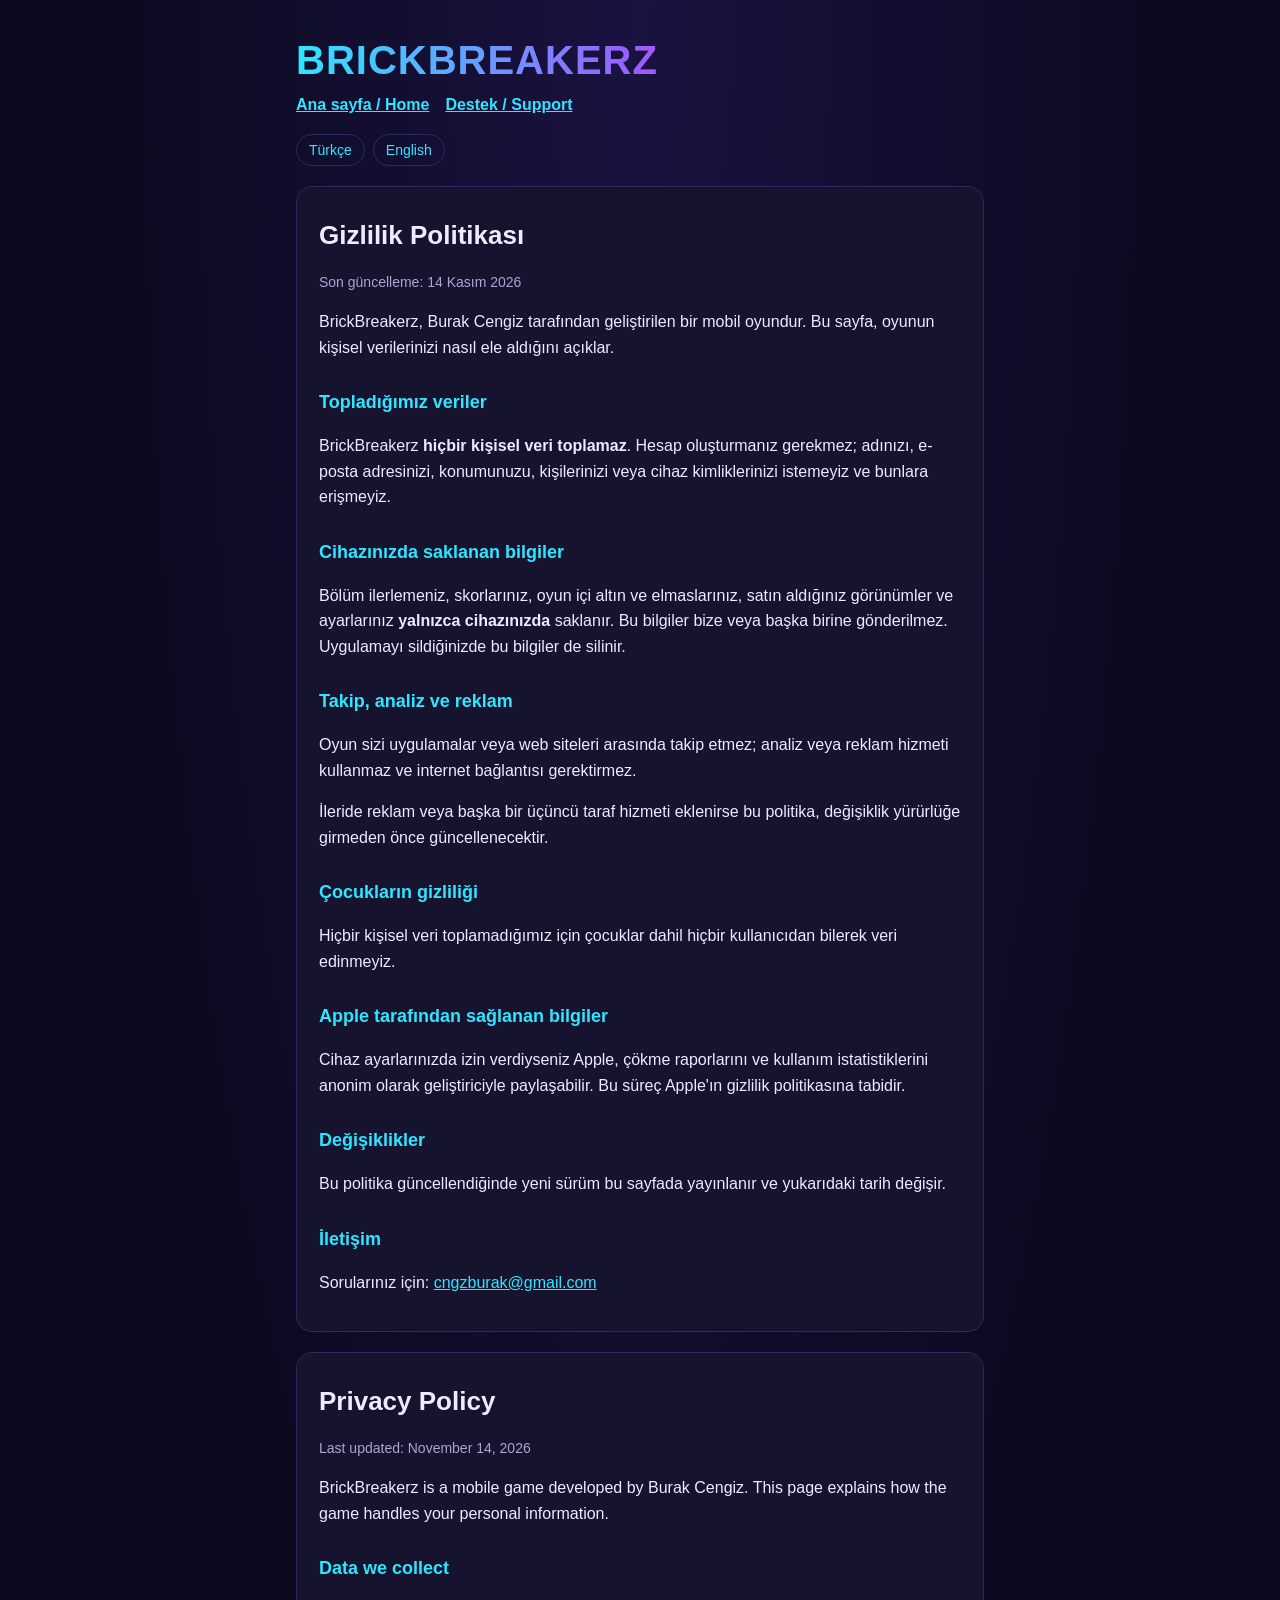
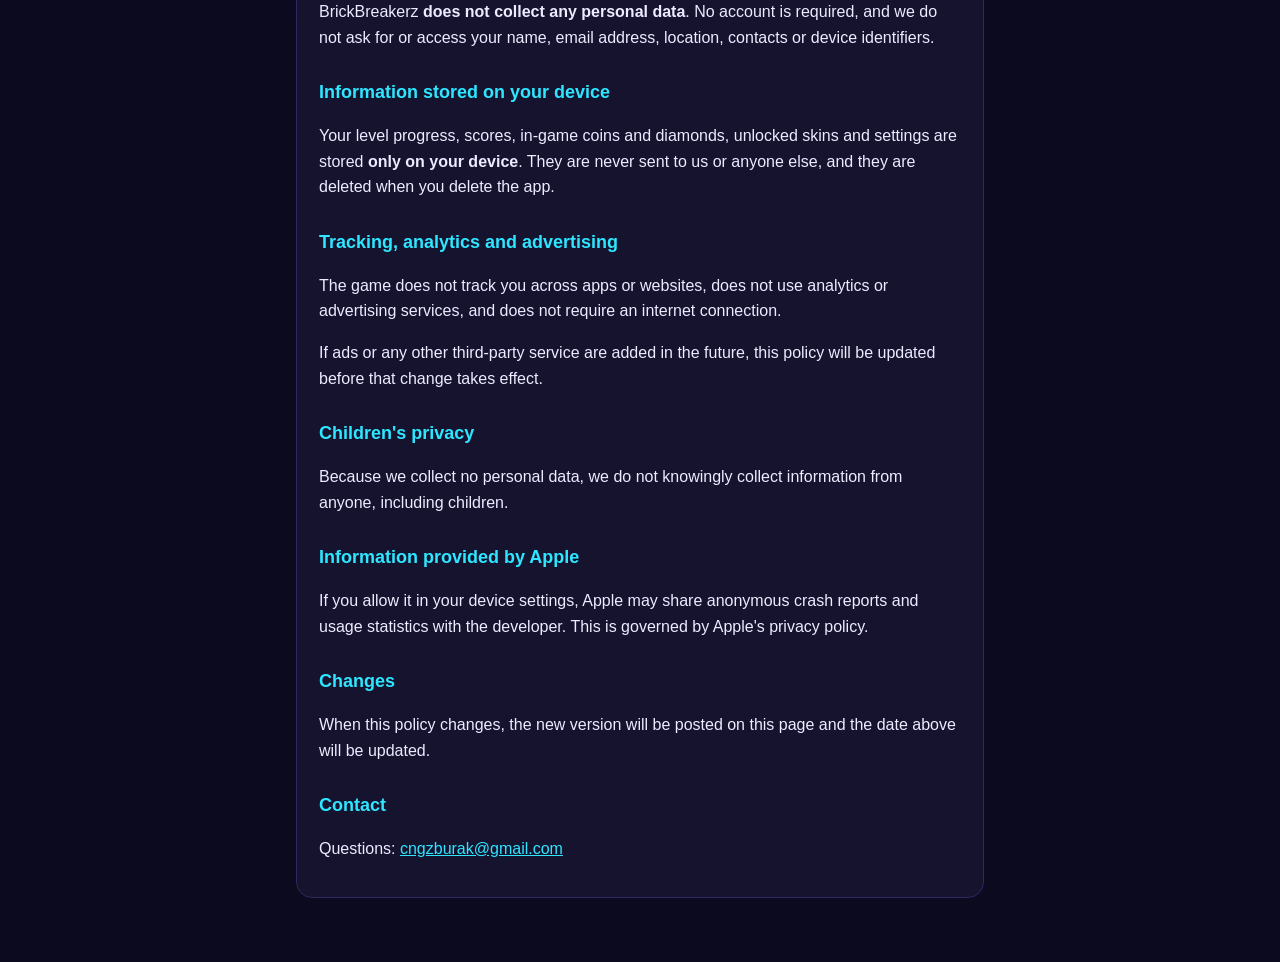
==== privacy.html @ 71841452 "BrickBreakerz privacy policy and support pages Co-Authored-By: Claude Opus 5.5 <noreply@anthropic.co" ====
<!doctype html>
<html lang="tr">
<head>
<meta charset="utf-8">
<meta name="viewport" content="width=device-width, initial-scale=1">
<title>BrickBreakerz – Gizlilik Politikası / Privacy Policy</title>
<link rel="stylesheet" href="style.css">
</head>
<body>
<main>
  <div class="logo">BRICKBREAKERZ</div>
  <nav><a href="index.html">Ana sayfa / Home</a><a href="support.html">Destek / Support</a></nav>
  <div class="lang"><a href="#tr">Türkçe</a><a href="#en">English</a></div>

  <section id="tr" class="card">
    <h1>Gizlilik Politikası</h1>
    <p class="muted">Son güncelleme: 14 Kasım 2026</p>

    <p>BrickBreakerz, Burak Cengiz tarafından geliştirilen bir mobil oyundur. Bu sayfa, oyunun kişisel verilerinizi nasıl ele aldığını açıklar.</p>

    <h2>Topladığımız veriler</h2>
    <p>BrickBreakerz <strong>hiçbir kişisel veri toplamaz</strong>. Hesap oluşturmanız gerekmez; adınızı, e-posta adresinizi, konumunuzu, kişilerinizi veya cihaz kimliklerinizi istemeyiz ve bunlara erişmeyiz.</p>

    <h2>Cihazınızda saklanan bilgiler</h2>
    <p>Bölüm ilerlemeniz, skorlarınız, oyun içi altın ve elmaslarınız, satın aldığınız görünümler ve ayarlarınız <strong>yalnızca cihazınızda</strong> saklanır. Bu bilgiler bize veya başka birine gönderilmez. Uygulamayı sildiğinizde bu bilgiler de silinir.</p>

    <h2>Takip, analiz ve reklam</h2>
    <p>Oyun sizi uygulamalar veya web siteleri arasında takip etmez; analiz veya reklam hizmeti kullanmaz ve internet bağlantısı gerektirmez.</p>
    <p>İleride reklam veya başka bir üçüncü taraf hizmeti eklenirse bu politika, değişiklik yürürlüğe girmeden önce güncellenecektir.</p>

    <h2>Çocukların gizliliği</h2>
    <p>Hiçbir kişisel veri toplamadığımız için çocuklar dahil hiçbir kullanıcıdan bilerek veri edinmeyiz.</p>

    <h2>Apple tarafından sağlanan bilgiler</h2>
    <p>Cihaz ayarlarınızda izin verdiyseniz Apple, çökme raporlarını ve kullanım istatistiklerini anonim olarak geliştiriciyle paylaşabilir. Bu süreç Apple'ın gizlilik politikasına tabidir.</p>

    <h2>Değişiklikler</h2>
    <p>Bu politika güncellendiğinde yeni sürüm bu sayfada yayınlanır ve yukarıdaki tarih değişir.</p>

    <h2>İletişim</h2>
    <p>Sorularınız için: <a href="mailto:cngzburak@gmail.com">cngzburak@gmail.com</a></p>
  </section>

  <section id="en" class="card">
    <h1>Privacy Policy</h1>
    <p class="muted">Last updated: November 14, 2026</p>

    <p>BrickBreakerz is a mobile game developed by Burak Cengiz. This page explains how the game handles your personal information.</p>

    <h2>Data we collect</h2>
    <p>BrickBreakerz <strong>does not collect any personal data</strong>. No account is required, and we do not ask for or access your name, email address, location, contacts or device identifiers.</p>

    <h2>Information stored on your device</h2>
    <p>Your level progress, scores, in-game coins and diamonds, unlocked skins and settings are stored <strong>only on your device</strong>. They are never sent to us or anyone else, and they are deleted when you delete the app.</p>

    <h2>Tracking, analytics and advertising</h2>
    <p>The game does not track you across apps or websites, does not use analytics or advertising services, and does not require an internet connection.</p>
    <p>If ads or any other third-party service are added in the future, this policy will be updated before that change takes effect.</p>

    <h2>Children's privacy</h2>
    <p>Because we collect no personal data, we do not knowingly collect information from anyone, including children.</p>

    <h2>Information provided by Apple</h2>
    <p>If you allow it in your device settings, Apple may share anonymous crash reports and usage statistics with the developer. This is governed by Apple's privacy policy.</p>

    <h2>Changes</h2>
    <p>When this policy changes, the new version will be posted on this page and the date above will be updated.</p>

    <h2>Contact</h2>
    <p>Questions: <a href="mailto:cngzburak@gmail.com">cngzburak@gmail.com</a></p>
  </section>
</main>
</body>
</html>
---- style.css ----
:root {
  --bg: #0b0a1f;
  --card: #15132e;
  --text: #ecebff;
  --muted: #a9a6d1;
  --accent: #2ee6ff;
  --accent2: #9b5cff;
  --border: #2c2860;
}
* { box-sizing: border-box; }
body {
  margin: 0;
  background: radial-gradient(ellipse at top, #1a1240 0%, var(--bg) 60%);
  background-color: var(--bg);
  color: var(--text);
  font: 16px/1.6 -apple-system, BlinkMacSystemFont, "Segoe UI", Roboto, sans-serif;
  min-height: 100vh;
}
main { max-width: 720px; margin: 0 auto; padding: 40px 16px 64px; }
.logo {
  font-weight: 900; font-size: 40px; line-height: 1; letter-spacing: 1px; margin: 0 0 6px;
  background: linear-gradient(90deg, var(--accent), var(--accent2), #ff5ac0);
  -webkit-background-clip: text; background-clip: text; color: transparent;
}
h1 { font-size: 26px; margin: 8px 0 4px; }
h2 { font-size: 18px; margin: 28px 0 6px; color: var(--accent); }
p, li { color: var(--text); }
.muted { color: var(--muted); font-size: 14px; }
.card { background: var(--card); border: 1px solid var(--border); border-radius: 16px; padding: 20px 22px; margin-top: 20px; }
a { color: var(--accent); }
nav { display: flex; gap: 16px; flex-wrap: wrap; margin: 12px 0 8px; font-weight: 600; }
.lang { display: flex; gap: 8px; margin-top: 16px; }
.lang a { padding: 4px 12px; border: 1px solid var(--border); border-radius: 999px; text-decoration: none; font-size: 14px; }
hr { border: 0; border-top: 1px solid var(--border); margin: 40px 0; }
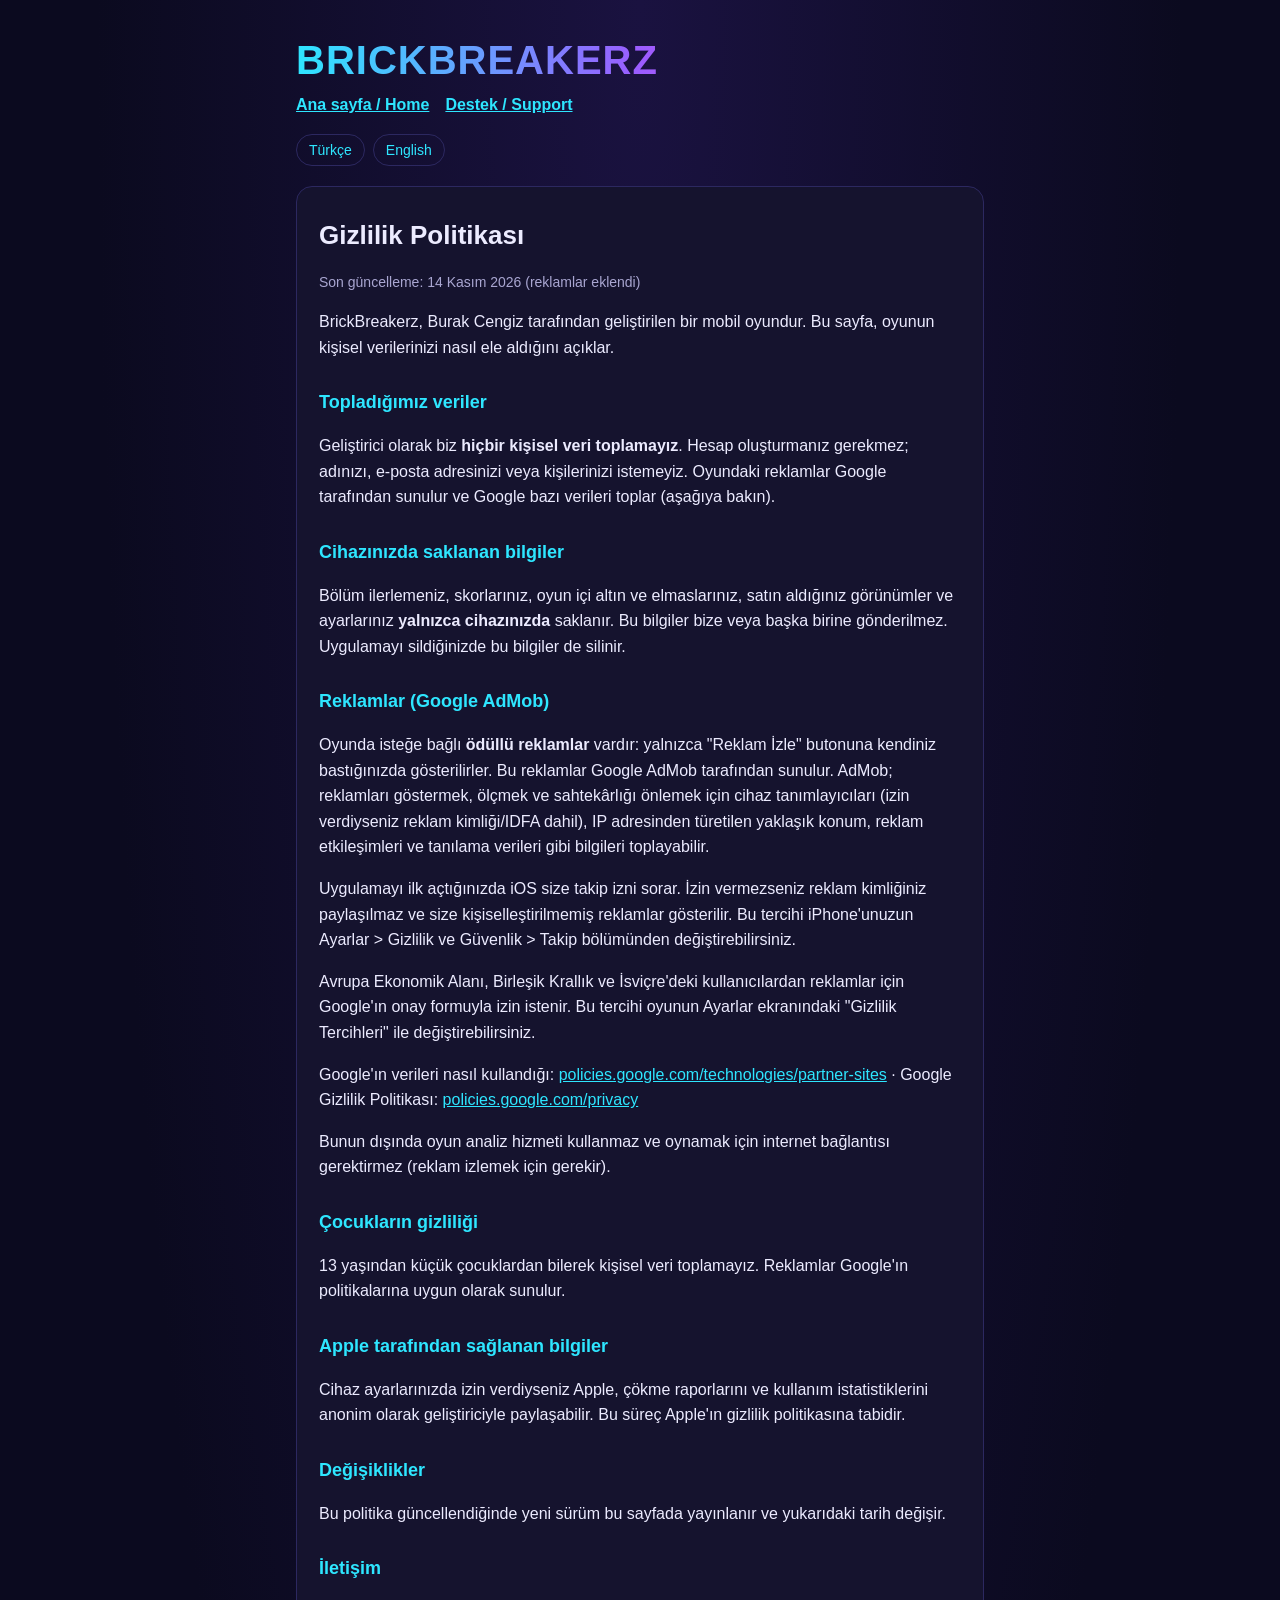
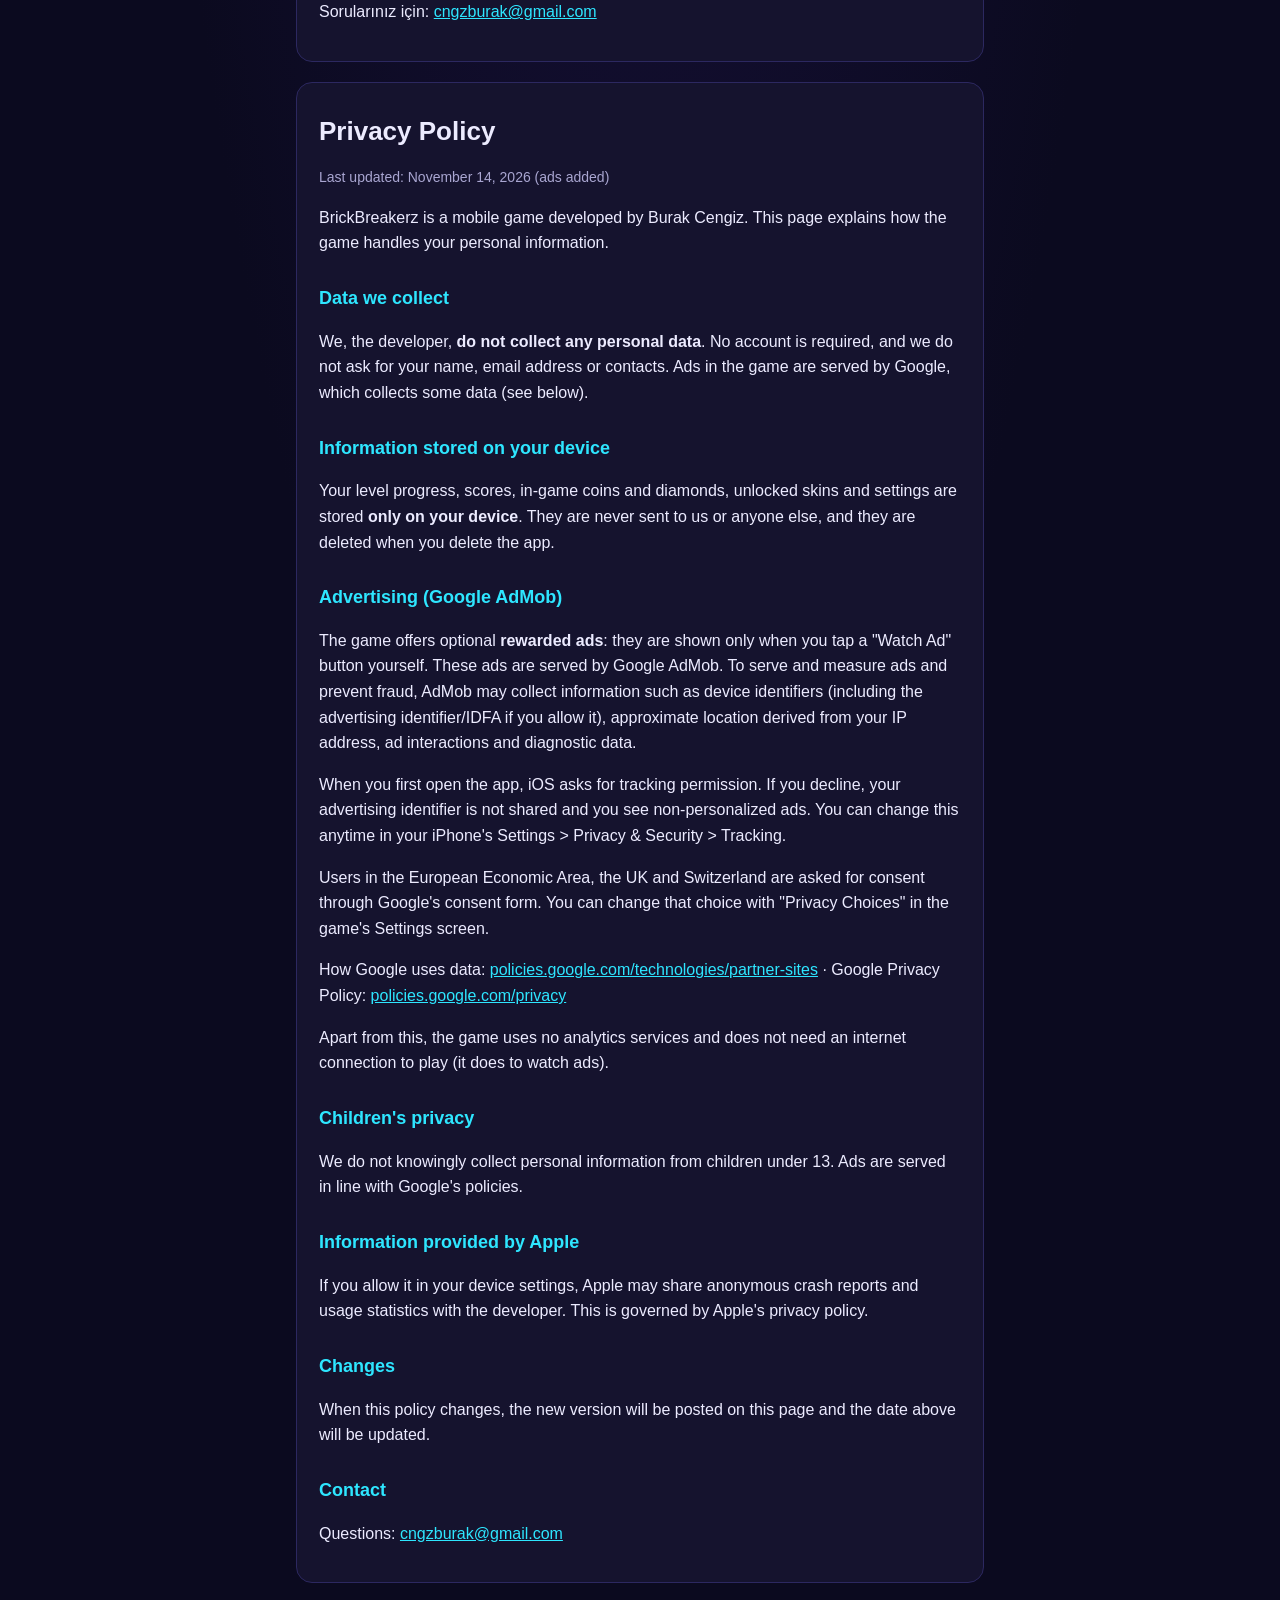
==== commit 2c44568b: "Privacy policy: describe Google AdMob rewarded ads, ATT and consent Co-Authored-By: Claude Opus 5.5 " ====
--- a/privacy.html
+++ b/privacy.html
@@ -14,22 +14,25 @@
 
   <section id="tr" class="card">
     <h1>Gizlilik Politikası</h1>
-    <p class="muted">Son güncelleme: 14 Kasım 2026</p>
+    <p class="muted">Son güncelleme: 14 Kasım 2026 (reklamlar eklendi)</p>
 
     <p>BrickBreakerz, Burak Cengiz tarafından geliştirilen bir mobil oyundur. Bu sayfa, oyunun kişisel verilerinizi nasıl ele aldığını açıklar.</p>
 
     <h2>Topladığımız veriler</h2>
-    <p>BrickBreakerz <strong>hiçbir kişisel veri toplamaz</strong>. Hesap oluşturmanız gerekmez; adınızı, e-posta adresinizi, konumunuzu, kişilerinizi veya cihaz kimliklerinizi istemeyiz ve bunlara erişmeyiz.</p>
+    <p>Geliştirici olarak biz <strong>hiçbir kişisel veri toplamayız</strong>. Hesap oluşturmanız gerekmez; adınızı, e-posta adresinizi veya kişilerinizi istemeyiz. Oyundaki reklamlar Google tarafından sunulur ve Google bazı verileri toplar (aşağıya bakın).</p>
 
     <h2>Cihazınızda saklanan bilgiler</h2>
     <p>Bölüm ilerlemeniz, skorlarınız, oyun içi altın ve elmaslarınız, satın aldığınız görünümler ve ayarlarınız <strong>yalnızca cihazınızda</strong> saklanır. Bu bilgiler bize veya başka birine gönderilmez. Uygulamayı sildiğinizde bu bilgiler de silinir.</p>
 
-    <h2>Takip, analiz ve reklam</h2>
-    <p>Oyun sizi uygulamalar veya web siteleri arasında takip etmez; analiz veya reklam hizmeti kullanmaz ve internet bağlantısı gerektirmez.</p>
-    <p>İleride reklam veya başka bir üçüncü taraf hizmeti eklenirse bu politika, değişiklik yürürlüğe girmeden önce güncellenecektir.</p>
+    <h2>Reklamlar (Google AdMob)</h2>
+    <p>Oyunda isteğe bağlı <strong>ödüllü reklamlar</strong> vardır: yalnızca "Reklam İzle" butonuna kendiniz bastığınızda gösterilirler. Bu reklamlar Google AdMob tarafından sunulur. AdMob; reklamları göstermek, ölçmek ve sahtekârlığı önlemek için cihaz tanımlayıcıları (izin verdiyseniz reklam kimliği/IDFA dahil), IP adresinden türetilen yaklaşık konum, reklam etkileşimleri ve tanılama verileri gibi bilgileri toplayabilir.</p>
+    <p>Uygulamayı ilk açtığınızda iOS size takip izni sorar. İzin vermezseniz reklam kimliğiniz paylaşılmaz ve size kişiselleştirilmemiş reklamlar gösterilir. Bu tercihi iPhone'unuzun Ayarlar &gt; Gizlilik ve Güvenlik &gt; Takip bölümünden değiştirebilirsiniz.</p>
+    <p>Avrupa Ekonomik Alanı, Birleşik Krallık ve İsviçre'deki kullanıcılardan reklamlar için Google'ın onay formuyla izin istenir. Bu tercihi oyunun Ayarlar ekranındaki "Gizlilik Tercihleri" ile değiştirebilirsiniz.</p>
+    <p>Google'ın verileri nasıl kullandığı: <a href="https://policies.google.com/technologies/partner-sites">policies.google.com/technologies/partner-sites</a> · Google Gizlilik Politikası: <a href="https://policies.google.com/privacy">policies.google.com/privacy</a></p>
+    <p>Bunun dışında oyun analiz hizmeti kullanmaz ve oynamak için internet bağlantısı gerektirmez (reklam izlemek için gerekir).</p>
 
     <h2>Çocukların gizliliği</h2>
-    <p>Hiçbir kişisel veri toplamadığımız için çocuklar dahil hiçbir kullanıcıdan bilerek veri edinmeyiz.</p>
+    <p>13 yaşından küçük çocuklardan bilerek kişisel veri toplamayız. Reklamlar Google'ın politikalarına uygun olarak sunulur.</p>
 
     <h2>Apple tarafından sağlanan bilgiler</h2>
     <p>Cihaz ayarlarınızda izin verdiyseniz Apple, çökme raporlarını ve kullanım istatistiklerini anonim olarak geliştiriciyle paylaşabilir. Bu süreç Apple'ın gizlilik politikasına tabidir.</p>
@@ -43,22 +46,25 @@
 
   <section id="en" class="card">
     <h1>Privacy Policy</h1>
-    <p class="muted">Last updated: November 14, 2026</p>
+    <p class="muted">Last updated: November 14, 2026 (ads added)</p>
 
     <p>BrickBreakerz is a mobile game developed by Burak Cengiz. This page explains how the game handles your personal information.</p>
 
     <h2>Data we collect</h2>
-    <p>BrickBreakerz <strong>does not collect any personal data</strong>. No account is required, and we do not ask for or access your name, email address, location, contacts or device identifiers.</p>
+    <p>We, the developer, <strong>do not collect any personal data</strong>. No account is required, and we do not ask for your name, email address or contacts. Ads in the game are served by Google, which collects some data (see below).</p>
 
     <h2>Information stored on your device</h2>
     <p>Your level progress, scores, in-game coins and diamonds, unlocked skins and settings are stored <strong>only on your device</strong>. They are never sent to us or anyone else, and they are deleted when you delete the app.</p>
 
-    <h2>Tracking, analytics and advertising</h2>
-    <p>The game does not track you across apps or websites, does not use analytics or advertising services, and does not require an internet connection.</p>
-    <p>If ads or any other third-party service are added in the future, this policy will be updated before that change takes effect.</p>
+    <h2>Advertising (Google AdMob)</h2>
+    <p>The game offers optional <strong>rewarded ads</strong>: they are shown only when you tap a "Watch Ad" button yourself. These ads are served by Google AdMob. To serve and measure ads and prevent fraud, AdMob may collect information such as device identifiers (including the advertising identifier/IDFA if you allow it), approximate location derived from your IP address, ad interactions and diagnostic data.</p>
+    <p>When you first open the app, iOS asks for tracking permission. If you decline, your advertising identifier is not shared and you see non-personalized ads. You can change this anytime in your iPhone's Settings &gt; Privacy &amp; Security &gt; Tracking.</p>
+    <p>Users in the European Economic Area, the UK and Switzerland are asked for consent through Google's consent form. You can change that choice with "Privacy Choices" in the game's Settings screen.</p>
+    <p>How Google uses data: <a href="https://policies.google.com/technologies/partner-sites">policies.google.com/technologies/partner-sites</a> · Google Privacy Policy: <a href="https://policies.google.com/privacy">policies.google.com/privacy</a></p>
+    <p>Apart from this, the game uses no analytics services and does not need an internet connection to play (it does to watch ads).</p>
 
     <h2>Children's privacy</h2>
-    <p>Because we collect no personal data, we do not knowingly collect information from anyone, including children.</p>
+    <p>We do not knowingly collect personal information from children under 13. Ads are served in line with Google's policies.</p>
 
     <h2>Information provided by Apple</h2>
     <p>If you allow it in your device settings, Apple may share anonymous crash reports and usage statistics with the developer. This is governed by Apple's privacy policy.</p>
